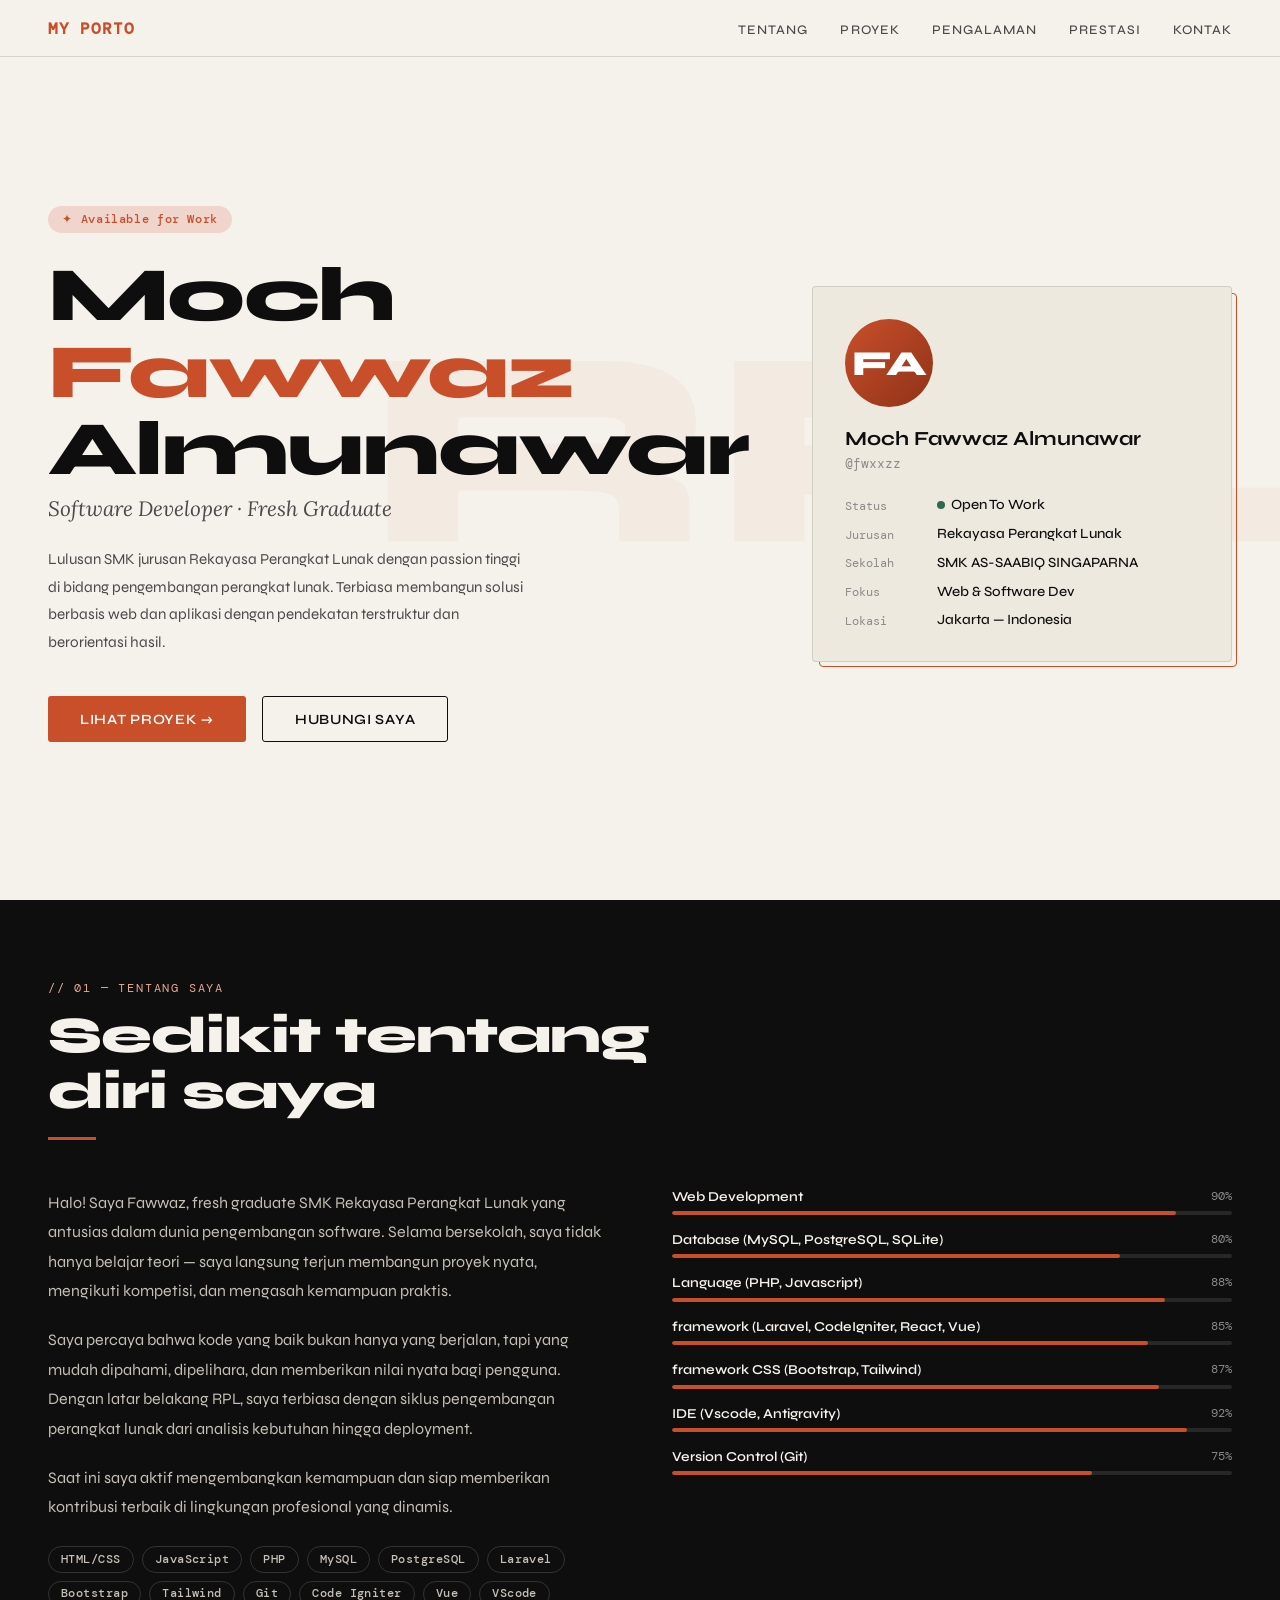
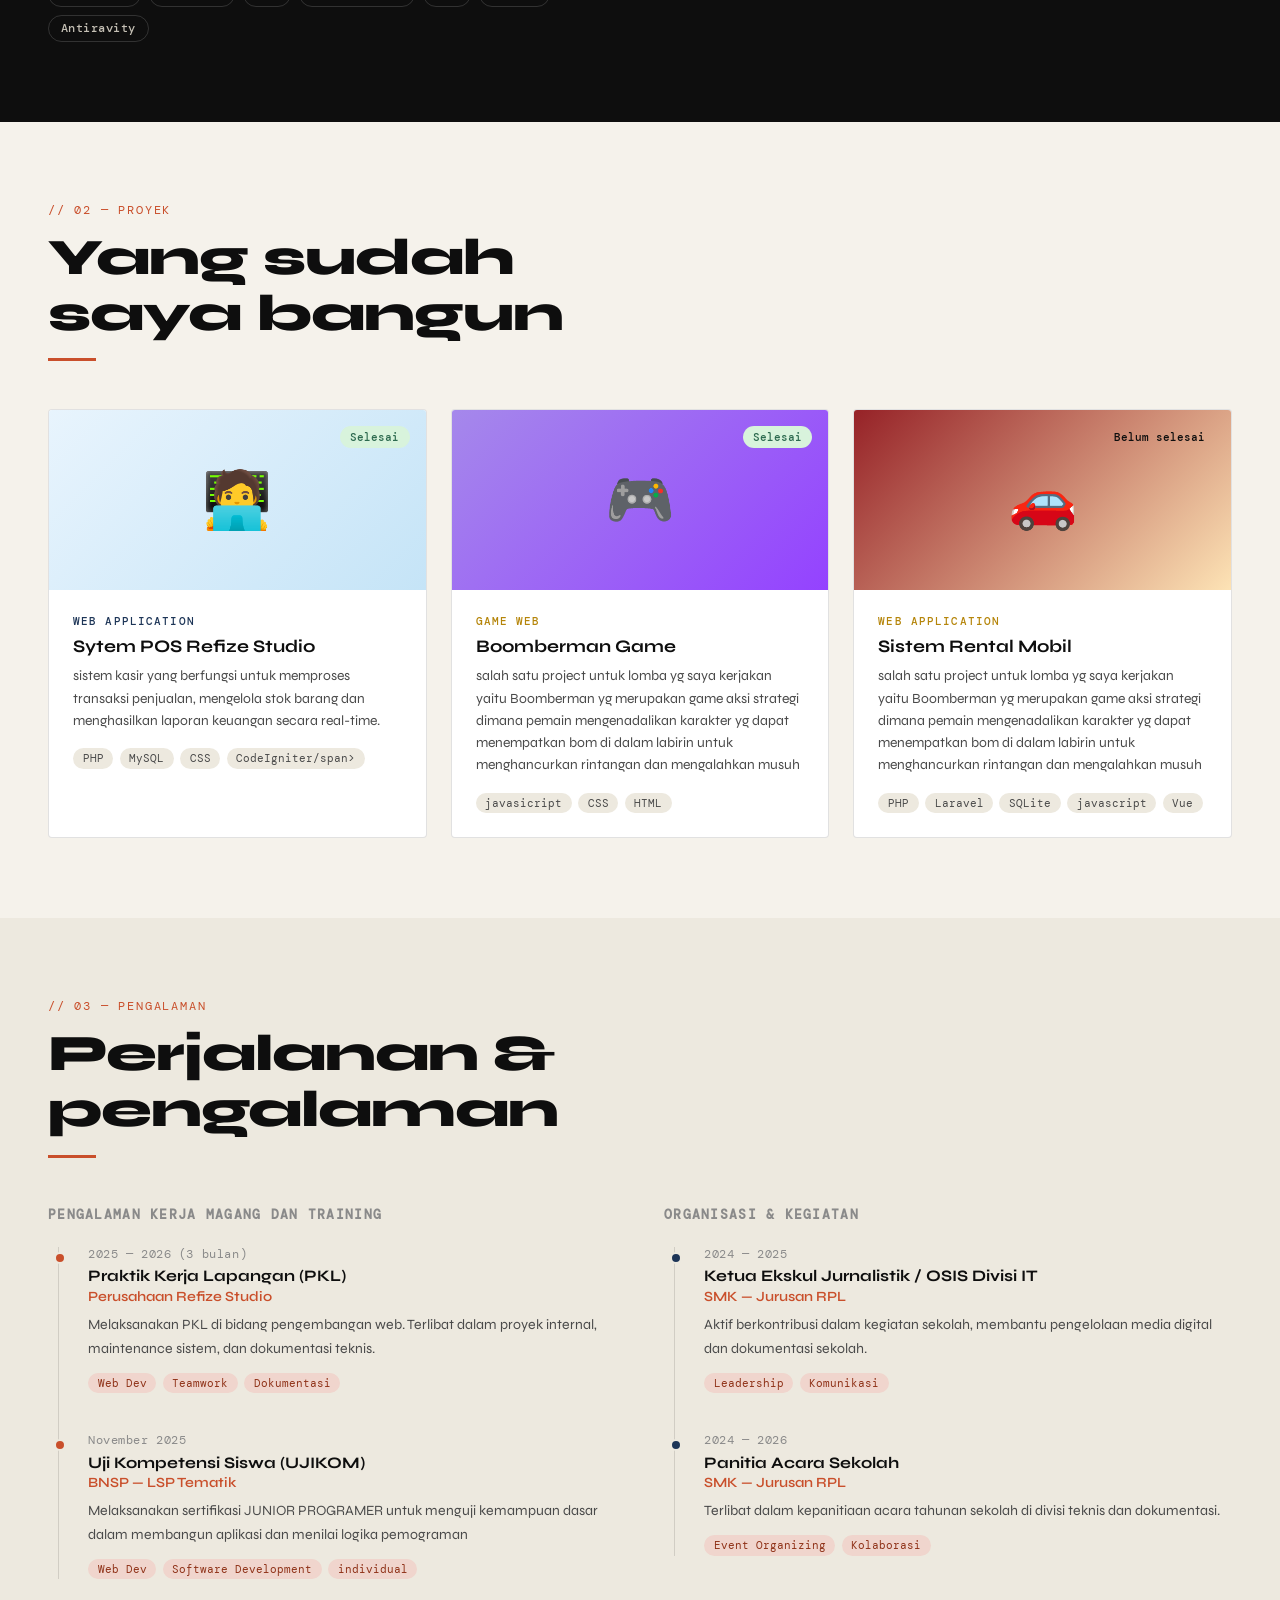
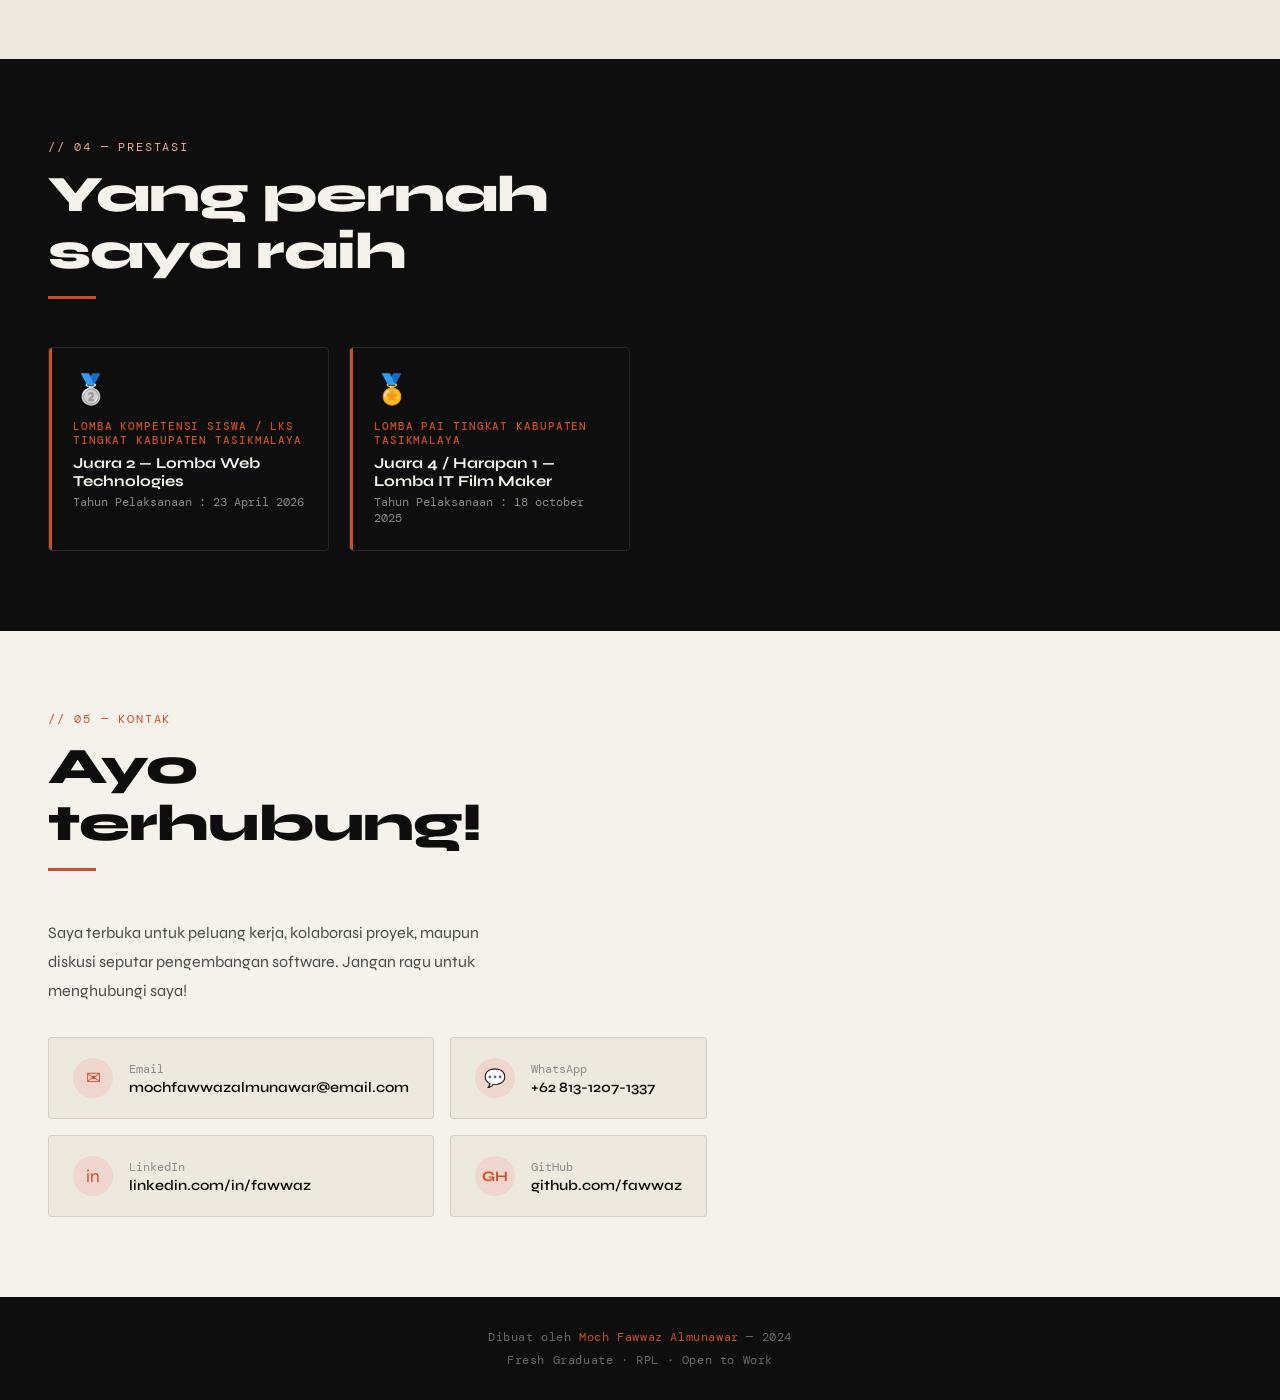
==== portofolio-fawwaz.html @ d6ea24df "First commit" ====
<!DOCTYPE html>
<html lang="id">
<head>
<meta charset="UTF-8">
<meta name="viewport" content="width=device-width, initial-scale=1.0">
<title>Moch Fawwaz Almunawar — RPL Developer</title>
<link href="https://fonts.googleapis.com/css2?family=Syne:wght@400;500;600;700;800&family=DM+Mono:wght@300;400;500&family=Lora:ital,wght@0,400;0,500;1,400&display=swap" rel="stylesheet">
<link rel="stylesheet" href="style.css">
</head>
<body>

<!-- NAV -->
<nav>
  <div class="nav-logo">MY PORTO</div>
  <ul class="nav-links">
    <li><a href="#about">Tentang</a></li>
    <li><a href="#projects">Proyek</a></li>
    <li><a href="#experience">Pengalaman</a></li>
    <li><a href="#achievements">Prestasi</a></li>
    <li><a href="#contact">Kontak</a></li>
  </ul>
</nav>

<!-- HERO -->
<section id="hero">
  <div class="hero-bg-text">RPL</div>

  <div class="hero-left">
    <div class="hero-tag fade-up">✦ Available for Work</div>
    <h1 class="hero-name fade-up delay-1">Moch<br><span>Fawwaz</span><br>Almunawar</h1>
    <p class="hero-title fade-up delay-2">Software Developer · Fresh Graduate</p>
    <p class="hero-desc fade-up delay-3">
      Lulusan SMK jurusan Rekayasa Perangkat Lunak dengan passion tinggi di bidang pengembangan perangkat lunak. Terbiasa membangun solusi berbasis web dan aplikasi dengan pendekatan terstruktur dan berorientasi hasil.
    </p>
    <div class="hero-cta-group fade-up delay-4">
      <a href="#projects" class="btn-primary">Lihat Proyek →</a>
      <a href="#contact" class="btn-outline">Hubungi Saya</a>
    </div>
  </div>

  <div class="hero-right fade-up delay-2">
    <div class="profile-card">
      <div class="profile-avatar">FA</div>
      <div class="profile-name">Moch Fawwaz Almunawar</div>
      <div class="profile-sub">@fwxxzz</div>
      <div class="profile-info">
        <div class="profile-row">
          <span class="label">Status</span>
          <span class="val"><span class="status-dot"></span>Open To Work</span>
        </div>
        <div class="profile-row">
          <span class="label">Jurusan</span>
          <span class="val">Rekayasa Perangkat Lunak</span>
        </div>
        <div class="profile-row">
          <span class="label">Sekolah</span>
          <span class="val">SMK AS-SAABIQ SINGAPARNA</span>
        </div>
        <div class="profile-row">
          <span class="label">Fokus</span>
          <span class="val">Web & Software Dev</span>
        </div>
        <div class="profile-row">
          <span class="label">Lokasi</span>
          <span class="val">Jakarta — Indonesia</span>
        </div>
      </div>
    </div>
  </div>
</section>

<!-- ABOUT -->
<section id="about">
  <div class="section-label">// 01 — Tentang Saya</div>
  <h2 class="section-title">Sedikit tentang<br>diri saya</h2>
  <div class="section-divider"></div>

  <div class="about-grid">
    <div class="about-text">
      <p>
        Halo! Saya Fawwaz, fresh graduate SMK Rekayasa Perangkat Lunak yang antusias dalam dunia pengembangan software. Selama bersekolah, saya tidak hanya belajar teori — saya langsung terjun membangun proyek nyata, mengikuti kompetisi, dan mengasah kemampuan praktis.
      </p>
      <p>
        Saya percaya bahwa kode yang baik bukan hanya yang berjalan, tapi yang mudah dipahami, dipelihara, dan memberikan nilai nyata bagi pengguna. Dengan latar belakang RPL, saya terbiasa dengan siklus pengembangan perangkat lunak dari analisis kebutuhan hingga deployment.
      </p>
      <p>
        Saat ini saya aktif mengembangkan kemampuan dan siap memberikan kontribusi terbaik di lingkungan profesional yang dinamis.
      </p>
      <div class="tech-tags">
        <span class="tech-tag">HTML/CSS</span>
        <span class="tech-tag">JavaScript</span>
        <span class="tech-tag">PHP</span>
        <span class="tech-tag">MySQL</span>
        <span class="tech-tag">PostgreSQL</span>
        <span class="tech-tag">Laravel</span>
        <span class="tech-tag">Bootstrap</span>
        <span class="tech-tag">Tailwind</span>
        <span class="tech-tag">Git</span>
        <span class="tech-tag">Code Igniter</span>
        <span class="tech-tag">Vue</span>
        <span class="tech-tag">VScode</span>
        <span class="tech-tag">Antiravity</span>
      </div>
    </div>

    <div class="skills-grid">
      <div class="skill-item">
        <div class="skill-header"><span class="skill-name">Web Development</span><span class="skill-pct">90%</span></div>
        <div class="skill-bar"><div class="skill-fill" style="width:90%"></div></div>
      </div>
      <div class="skill-item">
        <div class="skill-header"><span class="skill-name">Database (MySQL, PostgreSQL, SQLite)</span><span class="skill-pct">80%</span></div>
        <div class="skill-bar"><div class="skill-fill" style="width:80%"></div></div>
      </div>
      <div class="skill-item">
        <div class="skill-header"><span class="skill-name">Language (PHP, Javascript)</span><span class="skill-pct">88%</span></div>
        <div class="skill-bar"><div class="skill-fill" style="width:88%"></div></div>
      </div>
      <div class="skill-item">
        <div class="skill-header"><span class="skill-name">framework (Laravel, CodeIgniter, React, Vue)</span><span class="skill-pct">85%</span></div>
        <div class="skill-bar"><div class="skill-fill" style="width:85%"></div></div>
      </div>
      <div class="skill-item">
        <div class="skill-header"><span class="skill-name">framework CSS (Bootstrap, Tailwind)</span><span class="skill-pct">87%</span></div>
        <div class="skill-bar"><div class="skill-fill" style="width:87%"></div></div>
      </div>
      <div class="skill-item">
        <div class="skill-header"><span class="skill-name">IDE (Vscode, Antigravity)</span><span class="skill-pct">92%</span></div>
        <div class="skill-bar"><div class="skill-fill" style="width:92%"></div></div>
      </div>
      <div class="skill-item">
        <div class="skill-header"><span class="skill-name">Version Control (Git)</span><span class="skill-pct">75%</span></div>
        <div class="skill-bar"><div class="skill-fill" style="width:75%"></div></div>
      </div>
    </div>
  </div>
</section>

<!-- PROJECTS -->
<section id="projects">
  <div class="section-label">// 02 — Proyek</div>
  <h2 class="section-title">Yang sudah<br>saya bangun</h2>
  <div class="section-divider"></div>

  <div class="projects-grid">

    <div class="project-card">
      <div class="project-thumb" style="background: linear-gradient(135deg, #e8f4fd 0%, #c5e4f7 100%);">
        🧑‍💻
        <span class="project-status status-done">Selesai</span>
      </div>
      <div class="project-body">
        <div class="project-type" style="color: var(--blue);">Web Application</div>
        <div class="project-title"> Sytem POS Refize Studio</div>
        <p class="project-desc">sistem kasir yang berfungsi untuk memproses transaksi penjualan, mengelola stok barang dan menghasilkan laporan keuangan secara real-time.</p>
        <div class="project-stack">
          <span class="stack-pill">PHP</span>
          <span class="stack-pill">MySQL</span>
          <span class="stack-pill">CSS</span>
          <span class="stack-pill">CodeIgniter/span>
        </div>
      </div>
    </div>

    <div class="project-card">
      <div class="project-thumb" style="background: linear-gradient(135deg, #a588eb 0%, #9442ff 100%);">
        🎮
        <span class="project-status status-done">Selesai</span>
      </div>
      <div class="project-body">
        <div class="project-type" style="color: var(--gold);">Game Web</div>
        <div class="project-title">Boomberman Game</div>
        <p class="project-desc">salah satu project untuk lomba yg saya kerjakan yaitu Boomberman yg merupakan game aksi strategi dimana pemain mengenadalikan karakter yg dapat menempatkan bom di dalam labirin untuk menghancurkan rintangan dan mengalahkan musuh</p>
        <div class="project-stack">
          <span class="stack-pill">javasicript</span>
          <span class="stack-pill">CSS</span>
          <span class="stack-pill">HTML</span>
        </div>
      </div>
    </div>

    <div class="project-card">
      <div class="project-thumb" style="background: linear-gradient(135deg, #962227 0%, #fde3b5 100%);">
        🚗 
        <span class="project-status status">Belum selesai</span>
      </div>
      <div class="project-body">
        <div class="project-type" style="color: var(--gold);">Web Application</div>
        <div class="project-title">Sistem Rental Mobil</div>
        <p class="project-desc">salah satu project untuk lomba yg saya kerjakan yaitu Boomberman yg merupakan game aksi strategi dimana pemain mengenadalikan karakter yg dapat menempatkan bom di dalam labirin untuk menghancurkan rintangan dan mengalahkan musuh</p>
        <div class="project-stack">
          <span class="stack-pill">PHP</span>
          <span class="stack-pill">Laravel</span>
          <span class="stack-pill">SQLite</span>
          <span class="stack-pill">javascript</span>
          <span class="stack-pill">Vue</span>
        </div>
      </div>
    </div>
    
</section>

<!-- EXPERIENCE -->
<section id="experience">
  <div class="section-label">// 03 — Pengalaman</div>
  <h2 class="section-title">Perjalanan &<br>pengalaman</h2>
  <div class="section-divider"></div>

  <div style="display: grid; grid-template-columns: 1fr 1fr; gap: 3rem; align-items: start;">
    <div>
      <h3 style="font-size: 0.8rem; font-family: var(--font-mono); color: var(--ink-muted); letter-spacing: 0.1em; text-transform: uppercase; margin-bottom: 1.5rem;">Pengalaman Kerja Magang dan Training</h3>
      <div class="timeline">
        <div class="timeline-item">
          <div class="timeline-dot"></div>
          <div class="timeline-date">2025 — 2026 (3 bulan)</div>
          <div class="timeline-role">Praktik Kerja Lapangan (PKL)</div>
          <div class="timeline-org">Perusahaan Refize Studio</div>
          <p class="timeline-desc">Melaksanakan PKL di bidang pengembangan web. Terlibat dalam proyek internal, maintenance sistem, dan dokumentasi teknis.</p>
          <div class="timeline-tags">
            <span class="timeline-tag">Web Dev</span>
            <span class="timeline-tag">Teamwork</span>
            <span class="timeline-tag">Dokumentasi</span>
          </div>
        </div>

        <div class="timeline-item">
          <div class="timeline-dot"></div>
          <div class="timeline-date">November 2025</div>
          <div class="timeline-role">Uji Kompetensi Siswa (UJIKOM)</div>
          <div class="timeline-org">BNSP — LSP Tematik</div>
          <p class="timeline-desc">Melaksanakan sertifikasi JUNIOR PROGRAMER untuk menguji kemampuan dasar dalam membangun aplikasi dan menilai logika pemograman</p>
          <div class="timeline-tags">
            <span class="timeline-tag">Web Dev</span>
            <span class="timeline-tag">Software Development</span>
            <span class="timeline-tag">individual</span>
          </div>
        </div>
      </div>
    </div>

    <div>
      <h3 style="font-size: 0.8rem; font-family: var(--font-mono); color: var(--ink-muted); letter-spacing: 0.1em; text-transform: uppercase; margin-bottom: 1.5rem;">Organisasi & Kegiatan</h3>
      <div class="timeline">
        <div class="timeline-item">
          <div class="timeline-dot" style="background: var(--blue);"></div>
          <div class="timeline-date">2024 — 2025</div>
          <div class="timeline-role">Ketua Ekskul Jurnalistik / OSIS Divisi IT</div>
          <div class="timeline-org">SMK — Jurusan RPL</div>
          <p class="timeline-desc">Aktif berkontribusi dalam kegiatan sekolah, membantu pengelolaan media digital dan dokumentasi sekolah.</p>
          <div class="timeline-tags">
            <span class="timeline-tag">Leadership</span>
            <span class="timeline-tag">Komunikasi</span>
          </div>
        </div>

        <div class="timeline-item">
          <div class="timeline-dot" style="background: var(--blue);"></div>
          <div class="timeline-date">2024 — 2026</div>
          <div class="timeline-role">Panitia Acara Sekolah</div>
          <div class="timeline-org">SMK — Jurusan RPL</div>
          <p class="timeline-desc">Terlibat dalam kepanitiaan acara tahunan sekolah di divisi teknis dan dokumentasi.</p>
          <div class="timeline-tags">
            <span class="timeline-tag">Event Organizing</span>
            <span class="timeline-tag">Kolaborasi</span>
          </div>
        </div>
      </div>
    </div>
  </div>

</section>

<!-- ACHIEVEMENTS -->
<section id="achievements">
  <div class="section-label">// 04 — Prestasi</div>
  <h2 class="section-title">Yang pernah<br>saya raih</h2>
  <div class="section-divider"></div>

  <div class="achievements-grid">

    <div class="achievement-card">
      <span class="achievement-medal">🥈</span>
      <div class="achievement-level">Lomba Kompetensi Siswa / LKS Tingkat Kabupaten TASIKMALAYA</div>
      <div class="achievement-title">Juara 2 — Lomba Web Technologies</div>
      <div class="achievement-year">Tahun Pelaksanaan : 23 April 2026</div>
    </div>

    <div class="achievement-card">
      <span class="achievement-medal">🏅</span>
      <div class="achievement-level">Lomba PAI Tingkat Kabupaten TASIKMALAYA</div>
      <div class="achievement-title">Juara 4 / Harapan 1 — Lomba IT Film Maker</div>
      <div class="achievement-year">Tahun Pelaksanaan : 18 october 2025</div>
    </div>
  </div>

</section>

<!-- CONTACT -->
<section id="contact">
  <div class="contact-wrap">
    <div class="section-label">// 05 — Kontak</div>
    <h2 class="section-title">Ayo<br>terhubung!</h2>
    <div class="section-divider"></div>
    <p style="font-size: 1rem; line-height: 1.8; color: var(--ink-soft); max-width: 480px;">
      Saya terbuka untuk peluang kerja, kolaborasi proyek, maupun diskusi seputar pengembangan software. Jangan ragu untuk menghubungi saya!
    </p>

    <div class="contact-grid">
      <a href="mailto:fawwaz@email.com" class="contact-card">
        <div class="contact-icon">✉</div>
        <div>
          <div class="contact-label">Email</div>
          <div class="contact-val">mochfawwazalmunawar@email.com</div>
        </div>
      </a>
      <a href="https://wa.me/6281312071337" class="contact-card" target="_blank">
        <div class="contact-icon">💬</div>
        <div>
          <div class="contact-label">WhatsApp</div>
          <div class="contact-val">+62 813-1207-1337</div>
        </div>
      </a>
      <a href="https://linkedin.com/in/fawwaz" class="contact-card" target="_blank">
        <div class="contact-icon">in</div>
        <div>
          <div class="contact-label">LinkedIn</div>
          <div class="contact-val">linkedin.com/in/fawwaz</div>
        </div>
      </a>
      <a href="https://github.com/fawwaz" class="contact-card" target="_blank">
        <div class="contact-icon" style="font-size:0.9rem; font-weight:700;">GH</div>
        <div>
          <div class="contact-label">GitHub</div>
          <div class="contact-val">github.com/fawwaz</div>
        </div>
      </a>
    </div>
  </div>
</section>

<!-- FOOTER -->
<footer>
  <p>Dibuat oleh <span>Moch Fawwaz Almunawar</span> — 2024</p>
  <p style="margin-top: 0.4rem;">Fresh Graduate · RPL · Open to Work</p>
</footer>

</body>
</html>
---- style.css ----
/* =============================================
   Portfolio — Moch Fawwaz Almunawar
   style.css
   ============================================= */

*, *::before, *::after { box-sizing: border-box; margin: 0; padding: 0; }

:root {
  --ink: #0e0e0e;
  --ink-soft: #4a4a4a;
  --ink-muted: #8a8a8a;
  --paper: #f5f2eb;
  --paper-warm: #ede9df;
  --accent: #c94f2b;
  --accent-light: #f0d5cd;
  --accent-dark: #8f3218;
  --green: #2d6a4f;
  --green-light: #d8f3dc;
  --blue: #1d3557;
  --blue-light: #d6e4f0;
  --gold: #b5850a;
  --gold-light: #fef3cd;
  --border: rgba(14,14,14,0.12);
  --font-display: 'Syne', sans-serif;
  --font-mono: 'DM Mono', monospace;
  --font-serif: 'Lora', serif;
}

html { scroll-behavior: smooth; }
body {
  font-family: var(--font-display);
  background: var(--paper);
  color: var(--ink);
  overflow-x: hidden;
}

/* ---- NAV ---- */
nav {
  position: fixed; top: 0; left: 0; right: 0; z-index: 100;
  display: flex; align-items: center; justify-content: space-between;
  padding: 1.1rem 3rem;
  background: rgba(245,242,235,0.88);
  backdrop-filter: blur(12px);
  border-bottom: 1px solid var(--border);
}
.nav-logo {
  font-size: 1rem; font-weight: 700; letter-spacing: 0.05em;
  color: var(--accent); font-family: var(--font-mono);
}
.nav-links { display: flex; gap: 2rem; list-style: none; }
.nav-links a {
  font-size: 0.82rem; font-weight: 500; letter-spacing: 0.08em;
  color: var(--ink-soft); text-decoration: none; text-transform: uppercase;
  transition: color 0.2s;
}
.nav-links a:hover { color: var(--accent); }

/* ---- HERO ---- */
#hero {
  min-height: 100vh;
  display: grid; grid-template-columns: 1fr 1fr;
  align-items: center;
  padding: 6rem 3rem 3rem;
  gap: 4rem;
  position: relative;
  overflow: hidden;
}
.hero-bg-text {
  position: absolute; right: -2rem; top: 50%; transform: translateY(-50%);
  font-size: 22vw; font-weight: 800; color: rgba(201,79,43,0.05);
  line-height: 1; pointer-events: none; user-select: none;
  font-family: var(--font-display);
}
.hero-left { position: relative; z-index: 1; }
.hero-tag {
  display: inline-block;
  font-family: var(--font-mono); font-size: 0.78rem; font-weight: 500;
  color: var(--accent); background: var(--accent-light);
  padding: 0.35rem 0.9rem; border-radius: 2rem; margin-bottom: 1.5rem;
  letter-spacing: 0.05em;
}
.hero-name {
  font-size: clamp(2.8rem, 6vw, 5.5rem);
  font-weight: 800; line-height: 1.0;
  letter-spacing: -0.02em;
  margin-bottom: 0.5rem;
}
.hero-name span { color: var(--accent); }
.hero-title {
  font-family: var(--font-serif); font-style: italic;
  font-size: 1.3rem; color: var(--ink-soft);
  margin-bottom: 1.5rem;
}
.hero-desc {
  font-size: 0.95rem; line-height: 1.8; color: var(--ink-soft);
  max-width: 480px; margin-bottom: 2.5rem;
}
.hero-cta-group { display: flex; gap: 1rem; flex-wrap: wrap; }
.btn-primary {
  display: inline-flex; align-items: center; gap: 0.5rem;
  background: var(--accent); color: #fff;
  padding: 0.85rem 2rem; border-radius: 3px;
  font-family: var(--font-display); font-weight: 600; font-size: 0.88rem;
  letter-spacing: 0.05em; text-decoration: none; text-transform: uppercase;
  transition: background 0.2s, transform 0.15s;
  border: none; cursor: pointer;
}
.btn-primary:hover { background: var(--accent-dark); transform: translateY(-1px); }
.btn-outline {
  display: inline-flex; align-items: center; gap: 0.5rem;
  border: 1.5px solid var(--ink); color: var(--ink);
  padding: 0.85rem 2rem; border-radius: 3px;
  font-family: var(--font-display); font-weight: 600; font-size: 0.88rem;
  letter-spacing: 0.05em; text-decoration: none; text-transform: uppercase;
  transition: border-color 0.2s, color 0.2s, transform 0.15s;
}
.btn-outline:hover { border-color: var(--accent); color: var(--accent); transform: translateY(-1px); }

.hero-right { position: relative; z-index: 1; }
.profile-card {
  background: var(--paper-warm); border: 1px solid var(--border);
  border-radius: 4px; padding: 2rem;
  position: relative;
}
.profile-card::before {
  content: '';
  position: absolute; top: 6px; left: 6px; right: -6px; bottom: -6px;
  border: 1px solid var(--accent); border-radius: 4px; z-index: -1;
}
.profile-avatar {
  width: 88px; height: 88px; border-radius: 50%;
  background: linear-gradient(135deg, var(--accent) 0%, var(--accent-dark) 100%);
  display: flex; align-items: center; justify-content: center;
  font-size: 2.2rem; font-weight: 800; color: #fff;
  margin-bottom: 1.2rem; letter-spacing: -0.02em;
}
.profile-name { font-size: 1.25rem; font-weight: 700; margin-bottom: 0.25rem; }
.profile-sub { font-size: 0.82rem; color: var(--ink-muted); font-family: var(--font-mono); margin-bottom: 1.5rem; }
.profile-info { display: flex; flex-direction: column; gap: 0.7rem; }
.profile-row {
  display: flex; align-items: flex-start; gap: 0.75rem;
  font-size: 0.88rem;
}
.profile-row .label {
  font-family: var(--font-mono); font-size: 0.75rem; color: var(--ink-muted);
  min-width: 80px; padding-top: 0.1rem;
}
.profile-row .val { color: var(--ink); font-weight: 500; }
.status-dot {
  display: inline-block; width: 8px; height: 8px; border-radius: 50%;
  background: var(--green); margin-right: 6px;
  animation: pulse 2s infinite;
}
@keyframes pulse {
  0%, 100% { opacity: 1; }
  50% { opacity: 0.4; }
}

/* ---- SECTION BASE ---- */
section { padding: 5rem 3rem; }
.section-label {
  font-family: var(--font-mono); font-size: 0.75rem;
  color: var(--accent); letter-spacing: 0.15em; text-transform: uppercase;
  margin-bottom: 0.75rem;
}
.section-title {
  font-size: clamp(2rem, 4vw, 3.2rem);
  font-weight: 800; letter-spacing: -0.02em; line-height: 1.1;
  margin-bottom: 1rem;
}
.section-divider {
  width: 3rem; height: 3px; background: var(--accent);
  margin-bottom: 3rem;
}

/* ---- ABOUT ---- */
#about { background: var(--ink); color: #f5f2eb; }
#about .section-label { color: #e8a88e; }
#about .section-title { color: #f5f2eb; }
#about .section-divider { background: var(--accent); }
.about-grid { display: grid; grid-template-columns: 1fr 1fr; gap: 4rem; align-items: start; }
.about-text p {
  font-size: 1rem; line-height: 1.85; color: #c5c0b5;
  margin-bottom: 1.2rem;
}
.about-text p:last-child { margin-bottom: 0; }
.skills-grid { display: flex; flex-direction: column; gap: 1rem; }
.skill-item {}
.skill-header { display: flex; justify-content: space-between; margin-bottom: 0.4rem; }
.skill-name { font-size: 0.85rem; font-weight: 600; color: #f5f2eb; }
.skill-pct { font-family: var(--font-mono); font-size: 0.78rem; color: #8a8a8a; }
.skill-bar {
  height: 4px; background: rgba(255,255,255,0.1); border-radius: 2px; overflow: hidden;
}
.skill-fill {
  height: 100%; background: var(--accent); border-radius: 2px;
  transform-origin: left; animation: fillBar 1.2s ease forwards;
}
@keyframes fillBar { from { transform: scaleX(0); } to { transform: scaleX(1); } }
.tech-tags { display: flex; flex-wrap: wrap; gap: 0.5rem; margin-top: 1.5rem; }
.tech-tag {
  font-family: var(--font-mono); font-size: 0.72rem; font-weight: 500;
  padding: 0.3rem 0.75rem; border: 1px solid rgba(255,255,255,0.15);
  border-radius: 2rem; color: #c5c0b5;
  letter-spacing: 0.04em;
}

/* ---- PROJECTS ---- */
#projects { background: var(--paper); }
.projects-grid { display: grid; grid-template-columns: repeat(auto-fill, minmax(320px, 1fr)); gap: 1.5rem; }
.project-card {
  background: #fff; border: 1px solid var(--border);
  border-radius: 4px; overflow: hidden;
  transition: transform 0.2s, box-shadow 0.2s;
  position: relative;
}
.project-card:hover { transform: translateY(-4px); box-shadow: 0 12px 32px rgba(0,0,0,0.1); }
.project-thumb {
  height: 180px; display: flex; align-items: center; justify-content: center;
  font-size: 3.5rem; position: relative; overflow: hidden;
}
.project-body { padding: 1.5rem; }
.project-type {
  font-family: var(--font-mono); font-size: 0.7rem; font-weight: 500;
  text-transform: uppercase; letter-spacing: 0.1em;
  margin-bottom: 0.5rem;
}
.project-title { font-size: 1.1rem; font-weight: 700; margin-bottom: 0.5rem; }
.project-desc { font-size: 0.87rem; line-height: 1.6; color: var(--ink-soft); margin-bottom: 1rem; }
.project-stack { display: flex; flex-wrap: wrap; gap: 0.4rem; }
.stack-pill {
  font-family: var(--font-mono); font-size: 0.7rem;
  padding: 0.2rem 0.6rem; border-radius: 2rem;
  background: var(--paper-warm); color: var(--ink-soft);
}
.project-status {
  position: absolute; top: 1rem; right: 1rem;
  font-family: var(--font-mono); font-size: 0.68rem; font-weight: 500;
  padding: 0.25rem 0.65rem; border-radius: 2rem;
}
.status-done { background: var(--green-light); color: var(--green); }
.status-wip { background: var(--gold-light); color: var(--gold); }

/* ---- EXPERIENCE ---- */
#experience { background: var(--paper-warm); }
.timeline { position: relative; padding-left: 2.5rem; }
.timeline::before {
  content: ''; position: absolute; left: 0.6rem; top: 0; bottom: 0;
  width: 1px; background: var(--border);
}
.timeline-item { position: relative; margin-bottom: 2.5rem; }
.timeline-item:last-child { margin-bottom: 0; }
.timeline-dot {
  position: absolute; left: -2.15rem; top: 0.35rem;
  width: 12px; height: 12px; border-radius: 50%;
  background: var(--accent); border: 2px solid var(--paper-warm);
  z-index: 1;
}
.timeline-date {
  font-family: var(--font-mono); font-size: 0.72rem; color: var(--ink-muted);
  margin-bottom: 0.3rem; letter-spacing: 0.05em;
}
.timeline-role { font-size: 1rem; font-weight: 700; margin-bottom: 0.15rem; }
.timeline-org { font-size: 0.88rem; color: var(--accent); font-weight: 600; margin-bottom: 0.5rem; }
.timeline-desc { font-size: 0.88rem; line-height: 1.7; color: var(--ink-soft); }
.timeline-tags { display: flex; flex-wrap: wrap; gap: 0.4rem; margin-top: 0.75rem; }
.timeline-tag {
  font-family: var(--font-mono); font-size: 0.7rem;
  padding: 0.2rem 0.6rem; border-radius: 2rem;
  background: var(--accent-light); color: var(--accent-dark);
}

/* ---- ACHIEVEMENTS ---- */
#achievements { background: var(--ink); color: #f5f2eb; }
#achievements .section-label { color: #e8a88e; }
#achievements .section-title { color: #f5f2eb; }
#achievements .section-divider { background: var(--accent); }
.achievements-grid { display: grid; grid-template-columns: repeat(auto-fill, minmax(280px, 1fr)); gap: 1.25rem; }
.achievement-card {
  border: 1px solid rgba(255,255,255,0.1);
  border-radius: 4px; padding: 1.5rem;
  transition: border-color 0.2s, transform 0.2s;
  position: relative; overflow: hidden;
}
.achievement-card::before {
  content: ''; position: absolute; left: 0; top: 0; bottom: 0;
  width: 3px; background: var(--accent);
}
.achievement-card:hover { border-color: rgba(201,79,43,0.4); transform: translateY(-2px); }
.achievement-medal {
  font-size: 1.8rem; margin-bottom: 0.75rem;
  display: block;
}
.achievement-level {
  font-family: var(--font-mono); font-size: 0.7rem; font-weight: 500;
  color: var(--accent); letter-spacing: 0.08em; text-transform: uppercase;
  margin-bottom: 0.4rem;
}
.achievement-title { font-size: 0.95rem; font-weight: 700; color: #f5f2eb; margin-bottom: 0.3rem; }
.achievement-year { font-family: var(--font-mono); font-size: 0.78rem; color: #8a8a8a; }

/* ---- CONTACT ---- */
#contact { background: var(--paper); }
.contact-wrap {
  max-width: 640px;
}
.contact-grid { display: grid; grid-template-columns: 1fr 1fr; gap: 1rem; margin-top: 2rem; }
.contact-card {
  display: flex; align-items: center; gap: 1rem;
  padding: 1.25rem 1.5rem;
  background: var(--paper-warm); border: 1px solid var(--border);
  border-radius: 4px; text-decoration: none; color: var(--ink);
  transition: border-color 0.2s, transform 0.15s;
}
.contact-card:hover { border-color: var(--accent); transform: translateY(-2px); }
.contact-icon {
  width: 40px; height: 40px; border-radius: 50%;
  background: var(--accent-light); color: var(--accent);
  display: flex; align-items: center; justify-content: center;
  font-size: 1.1rem; flex-shrink: 0;
}
.contact-label { font-size: 0.75rem; color: var(--ink-muted); margin-bottom: 0.1rem; font-family: var(--font-mono); }
.contact-val { font-size: 0.9rem; font-weight: 600; }

/* ---- FOOTER ---- */
footer {
  background: var(--ink); color: rgba(245,242,235,0.4);
  text-align: center; padding: 2rem;
  font-family: var(--font-mono); font-size: 0.75rem;
  letter-spacing: 0.05em;
}
footer span { color: var(--accent); }

/* ---- ANIMATIONS ---- */
.fade-up {
  opacity: 0; transform: translateY(30px);
  animation: fadeUp 0.7s ease forwards;
}
@keyframes fadeUp { to { opacity: 1; transform: translateY(0); } }
.delay-1 { animation-delay: 0.1s; }
.delay-2 { animation-delay: 0.2s; }
.delay-3 { animation-delay: 0.3s; }
.delay-4 { animation-delay: 0.4s; }

/* ---- RESPONSIVE ---- */
@media (max-width: 768px) {
  nav { padding: 1rem 1.5rem; }
  .nav-links { display: none; }
  #hero { grid-template-columns: 1fr; padding: 5rem 1.5rem 3rem; gap: 2.5rem; }
  .hero-bg-text { font-size: 40vw; }
  .hero-right { order: -1; }
  section { padding: 4rem 1.5rem; }
  .about-grid { grid-template-columns: 1fr; gap: 2.5rem; }
  .contact-grid { grid-template-columns: 1fr; }
}
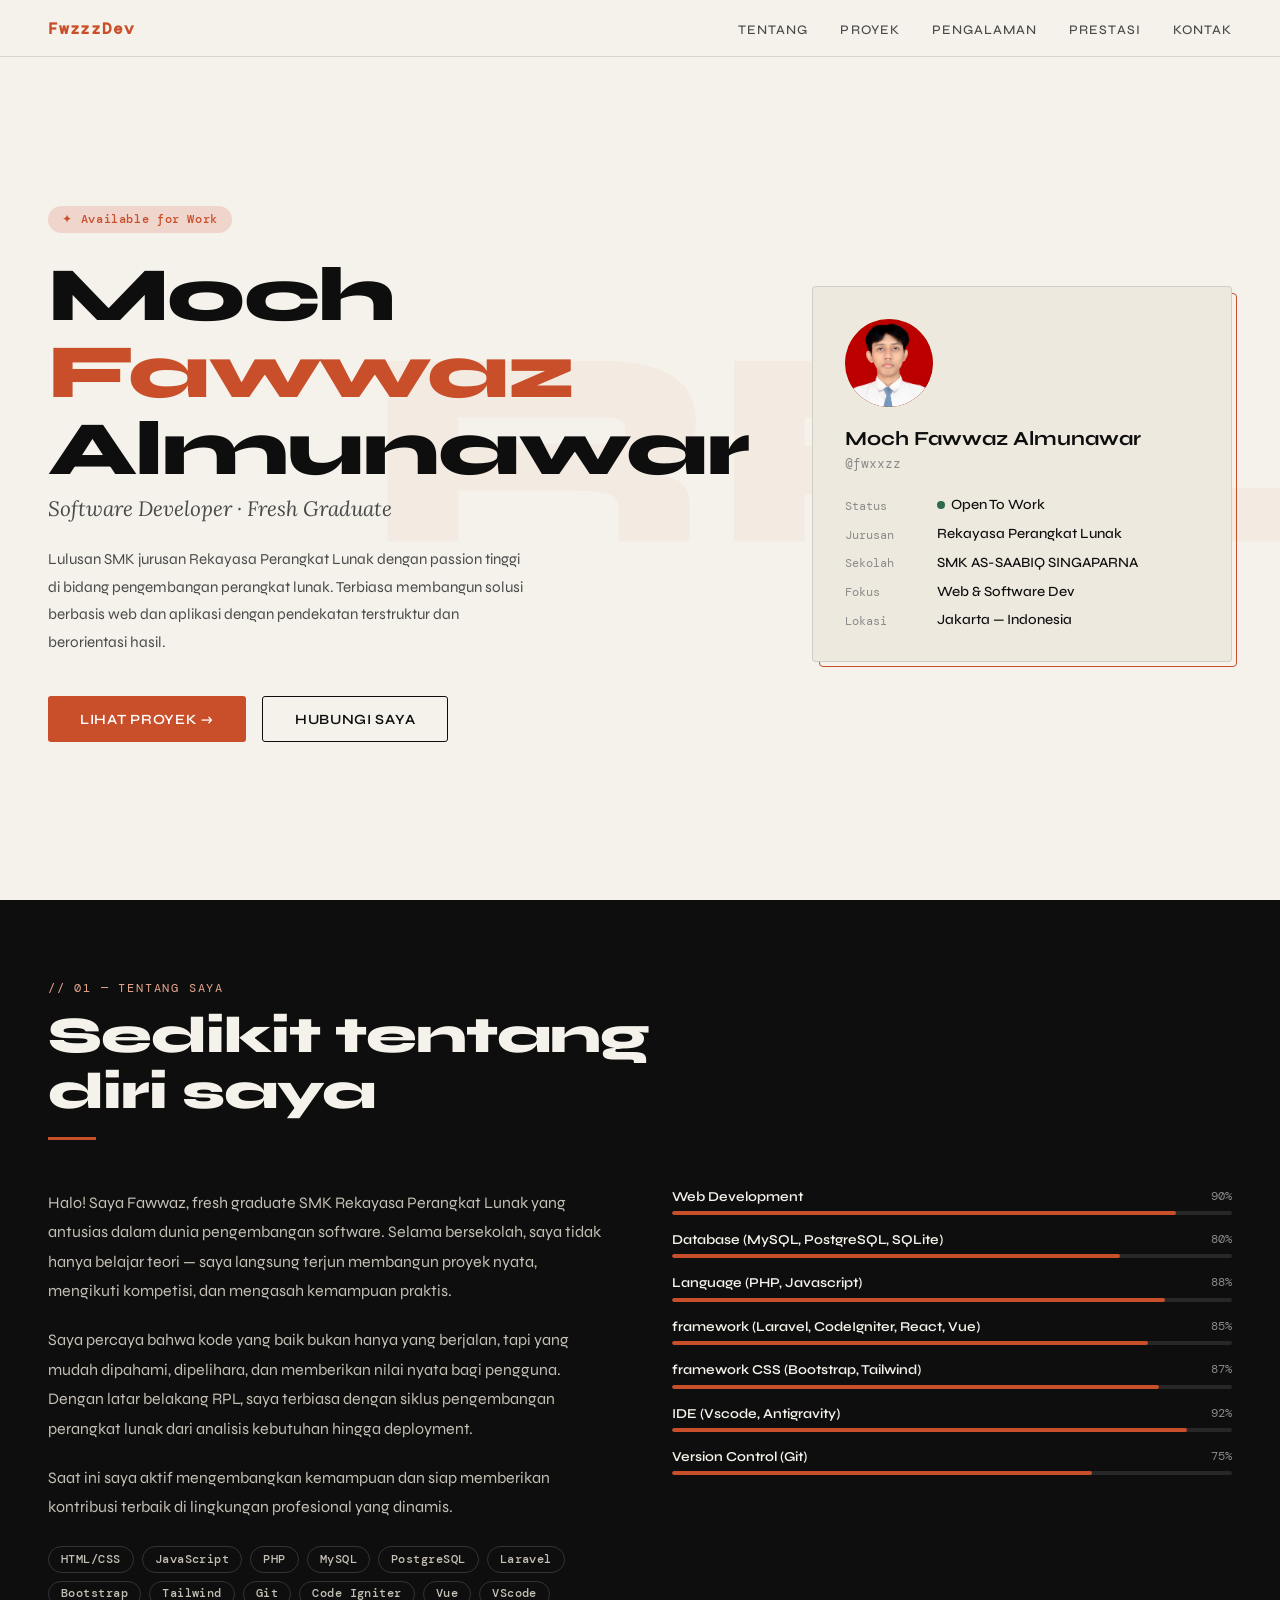
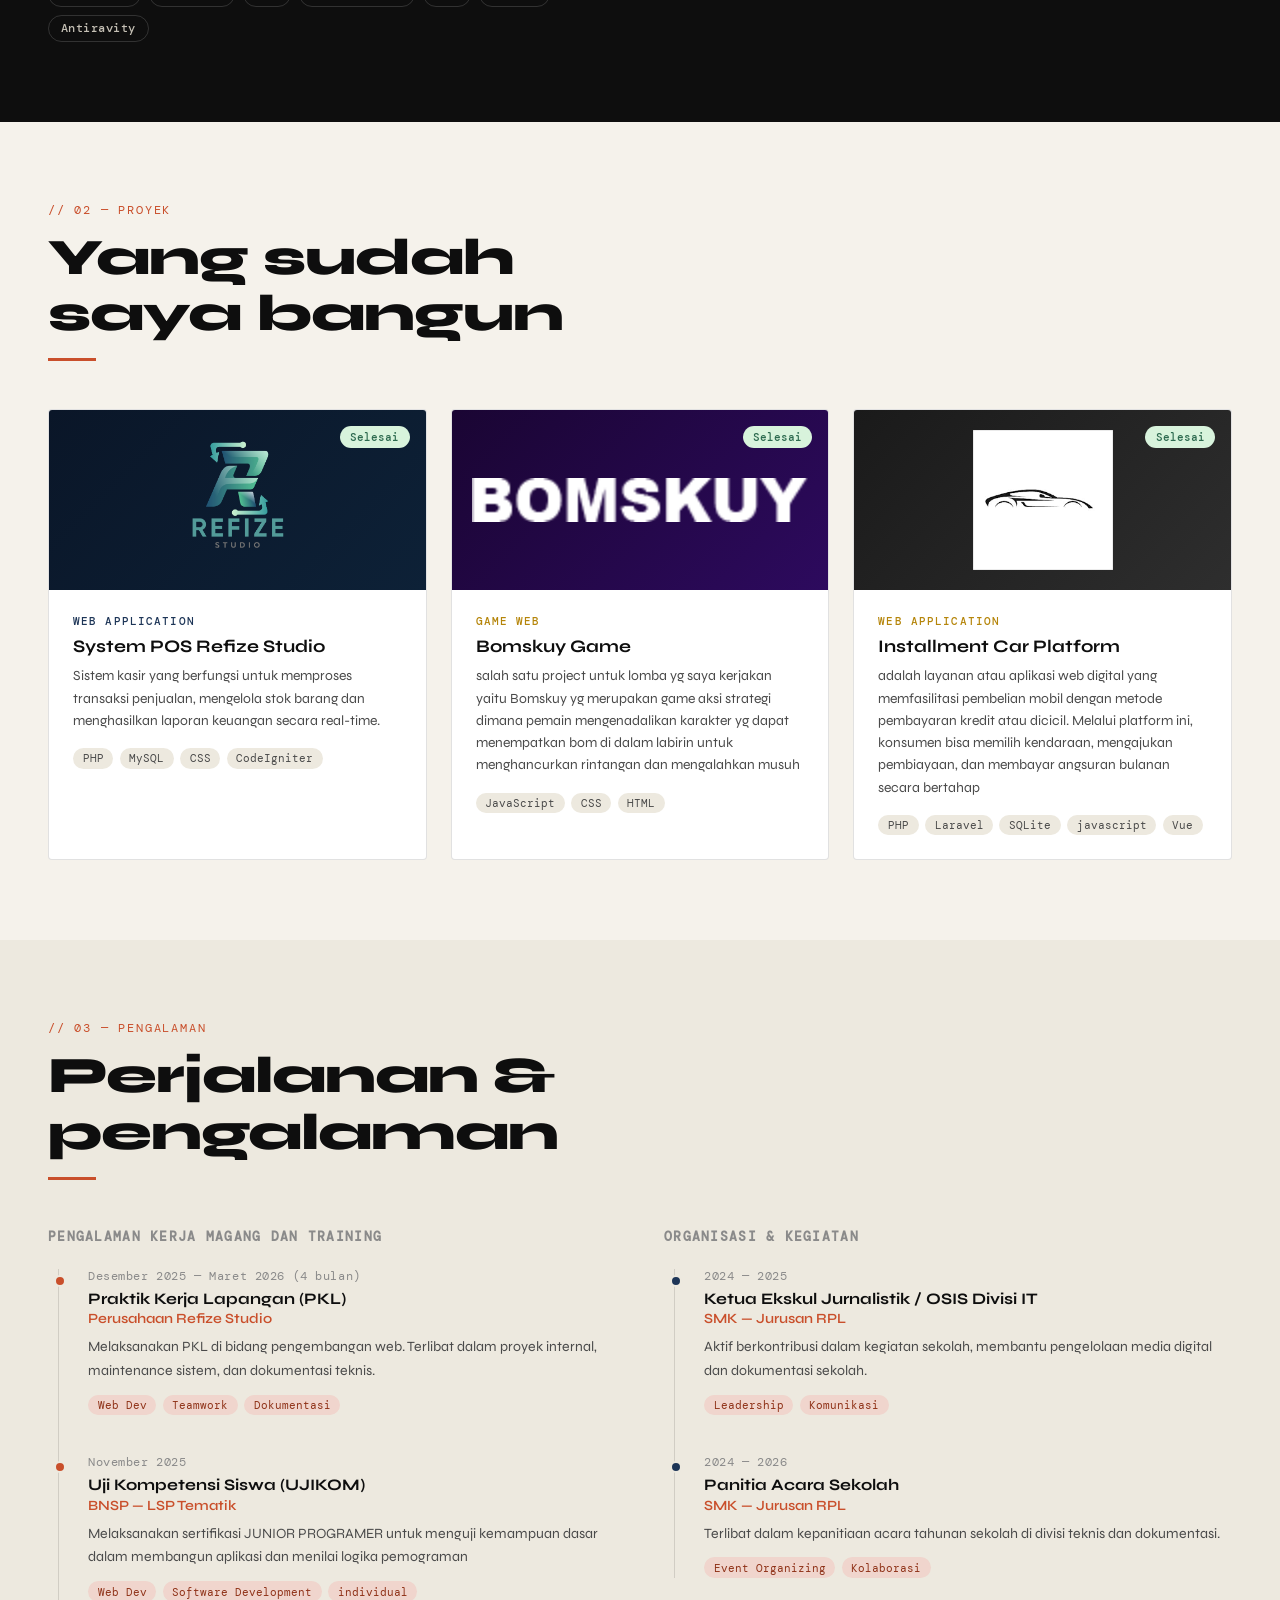
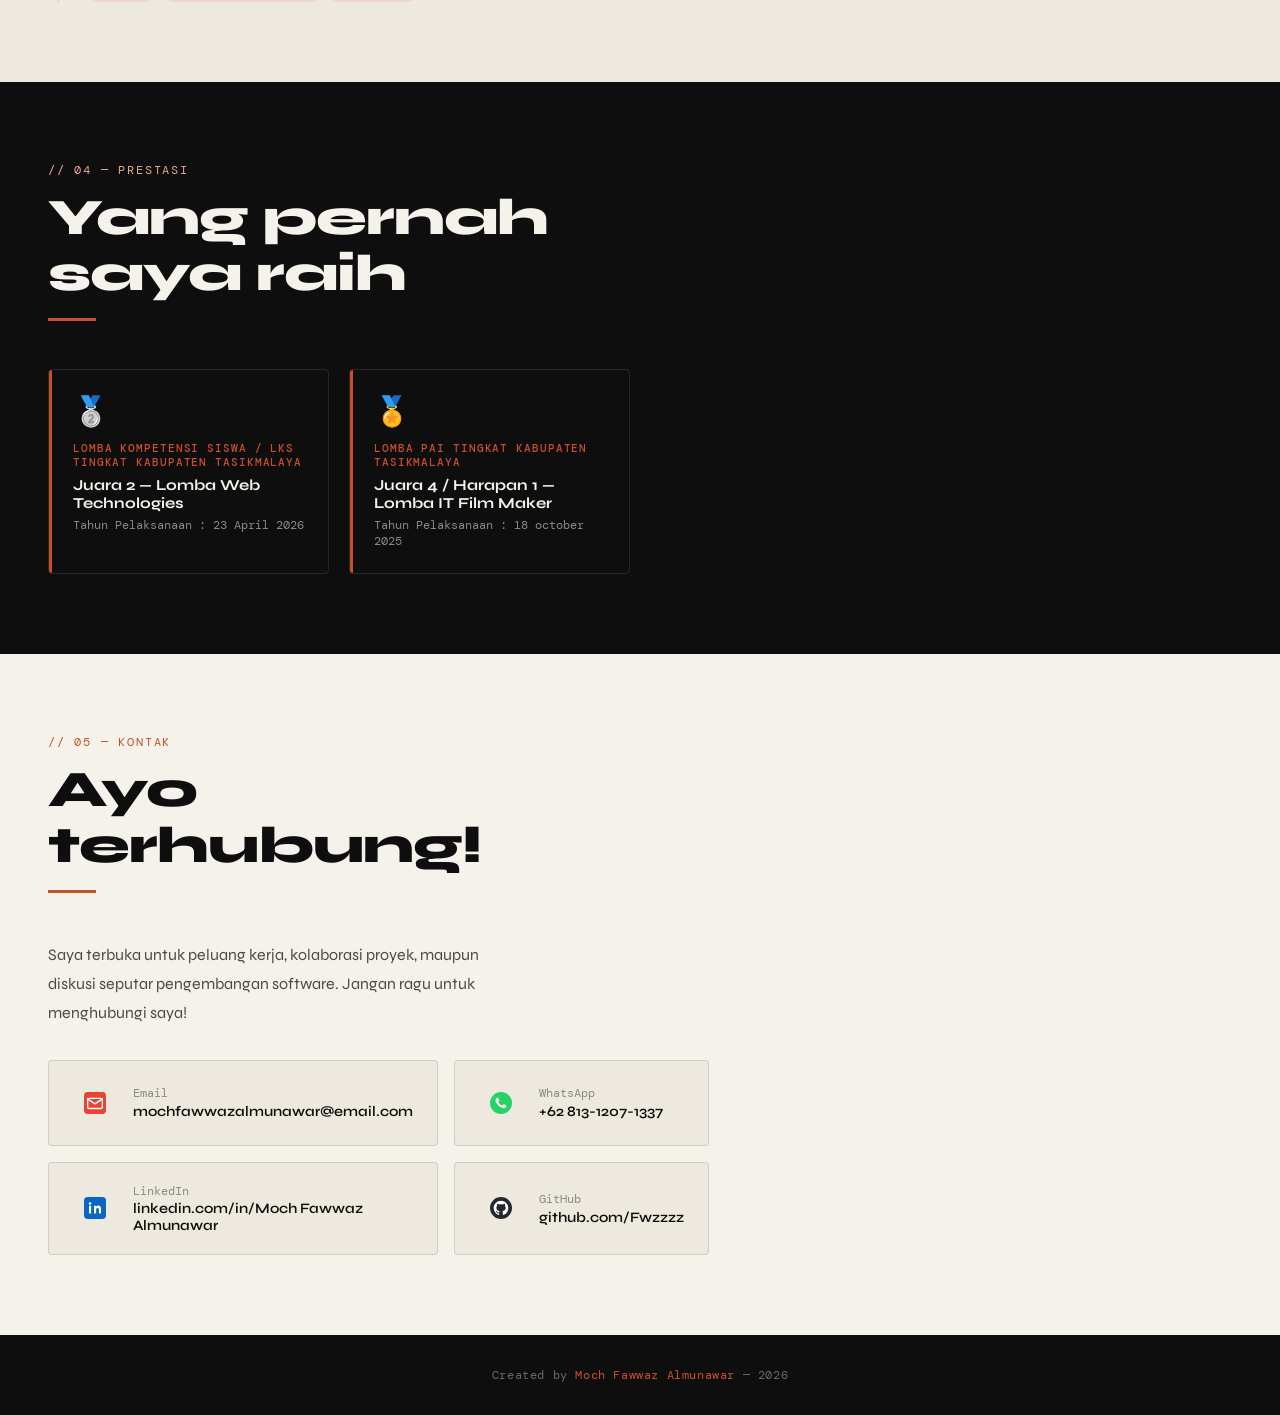
==== commit 70fe80b4: "Update project files" ====
--- a/portofolio-fawwaz.html
+++ b/portofolio-fawwaz.html
@@ -11,7 +11,7 @@
 
 <!-- NAV -->
 <nav>
-  <div class="nav-logo">MY PORTO</div>
+  <div class="nav-logo">FwzzzDev</div>
   <ul class="nav-links">
     <li><a href="#about">Tentang</a></li>
     <li><a href="#projects">Proyek</a></li>
@@ -40,7 +40,9 @@
 
   <div class="hero-right fade-up delay-2">
     <div class="profile-card">
-      <div class="profile-avatar">FA</div>
+      <div class="profile-avatar">
+        <img src="assets/fawwaz.png" alt="Foto Fawwaz" class="profile-avatar-img">
+      </div>
       <div class="profile-name">Moch Fawwaz Almunawar</div>
       <div class="profile-sub">@fwxxzz</div>
       <div class="profile-info">
@@ -144,50 +146,60 @@
 
   <div class="projects-grid">
 
-    <div class="project-card">
-      <div class="project-thumb" style="background: linear-gradient(135deg, #e8f4fd 0%, #c5e4f7 100%);">
-        🧑‍💻
+    <a href="https://github.com/Fwzzzz/pos-system-refize" target="_blank" rel="noopener noreferrer"
+       class="project-card project-card--linked"
+       title="Lihat di GitHub">
+      <div class="project-thumb project-thumb--img" style="background: linear-gradient(135deg, #0a1628 0%, #0d2137 100%);">
+        <img src="assets/Refize.png" alt="Refize Studio POS" class="project-thumb-img">
         <span class="project-status status-done">Selesai</span>
+        <span class="project-github-badge">
+          <svg width="14" height="14" viewBox="0 0 24 24" fill="currentColor" style="vertical-align:middle;margin-right:4px"><path d="M12 0C5.37 0 0 5.37 0 12c0 5.31 3.435 9.795 8.205 11.385.6.105.825-.255.825-.57 0-.285-.015-1.23-.015-2.235-3.015.555-3.795-.735-4.035-1.41-.135-.345-.72-1.41-1.23-1.695-.42-.225-1.02-.78-.015-.795.945-.015 1.62.87 1.845 1.23 1.08 1.815 2.805 1.305 3.495.99.105-.78.42-1.305.765-1.605-2.67-.3-5.46-1.335-5.46-5.925 0-1.305.465-2.385 1.23-3.225-.12-.3-.54-1.53.12-3.18 0 0 1.005-.315 3.3 1.23.96-.27 1.98-.405 3-.405s2.04.135 3 .405c2.295-1.56 3.3-1.23 3.3-1.23.66 1.65.24 2.88.12 3.18.765.84 1.23 1.905 1.23 3.225 0 4.605-2.805 5.625-5.475 5.925.435.375.81 1.095.81 2.22 0 1.605-.015 2.895-.015 3.3 0 .315.225.69.825.57A12.02 12.02 0 0 0 24 12c0-6.63-5.37-12-12-12z"/></svg>
+          View on GitHub
+        </span>
       </div>
       <div class="project-body">
         <div class="project-type" style="color: var(--blue);">Web Application</div>
-        <div class="project-title"> Sytem POS Refize Studio</div>
-        <p class="project-desc">sistem kasir yang berfungsi untuk memproses transaksi penjualan, mengelola stok barang dan menghasilkan laporan keuangan secara real-time.</p>
+        <div class="project-title">System POS Refize Studio</div>
+        <p class="project-desc">Sistem kasir yang berfungsi untuk memproses transaksi penjualan, mengelola stok barang dan menghasilkan laporan keuangan secara real-time.</p>
         <div class="project-stack">
           <span class="stack-pill">PHP</span>
           <span class="stack-pill">MySQL</span>
           <span class="stack-pill">CSS</span>
-          <span class="stack-pill">CodeIgniter/span>
-        </div>
-      </div>
-    </div>
-
-    <div class="project-card">
-      <div class="project-thumb" style="background: linear-gradient(135deg, #a588eb 0%, #9442ff 100%);">
-        🎮
+          <span class="stack-pill">CodeIgniter</span>
+        </div>
+      </div>
+    </a>
+
+    <a href="https://github.com/Fwzzzz/game-web-bomberman" target="_blank" rel="noopener noreferrer"
+       class="project-card project-card--linked"
+       title="Lihat di GitHub">
+      <div class="project-thumb project-thumb--img" style="background: linear-gradient(135deg, #1a0533 0%, #2d0a5e 100%);">
+        <img src="assets/bomskuy.png" alt="Bomskuy Game" class="project-thumb-img">
         <span class="project-status status-done">Selesai</span>
       </div>
       <div class="project-body">
         <div class="project-type" style="color: var(--gold);">Game Web</div>
-        <div class="project-title">Boomberman Game</div>
-        <p class="project-desc">salah satu project untuk lomba yg saya kerjakan yaitu Boomberman yg merupakan game aksi strategi dimana pemain mengenadalikan karakter yg dapat menempatkan bom di dalam labirin untuk menghancurkan rintangan dan mengalahkan musuh</p>
+        <div class="project-title">Bomskuy Game</div>
+        <p class="project-desc">salah satu project untuk lomba yg saya kerjakan yaitu Bomskuy yg merupakan game aksi strategi dimana pemain mengenadalikan karakter yg dapat menempatkan bom di dalam labirin untuk menghancurkan rintangan dan mengalahkan musuh</p>
         <div class="project-stack">
-          <span class="stack-pill">javasicript</span>
+          <span class="stack-pill">JavaScript</span>
           <span class="stack-pill">CSS</span>
           <span class="stack-pill">HTML</span>
         </div>
       </div>
-    </div>
-
-    <div class="project-card">
-      <div class="project-thumb" style="background: linear-gradient(135deg, #962227 0%, #fde3b5 100%);">
-        🚗 
-        <span class="project-status status">Belum selesai</span>
+    </a>
+
+    <a href="https://github.com/Fwzzzz/car-rental-system" target="_blank" rel="noopener noreferrer"
+       class="project-card project-card--linked"
+       title="Lihat di GitHub">
+      <div class="project-thumb project-thumb--img" style="background: linear-gradient(135deg, #1a1a1a 0%, #2e2e2e 100%);">
+        <img src="assets/mobil.png" alt="Sistem Rental Mobil" class="project-thumb-img">
+        <span class="project-status status-done">Selesai</span> 
       </div>
       <div class="project-body">
         <div class="project-type" style="color: var(--gold);">Web Application</div>
-        <div class="project-title">Sistem Rental Mobil</div>
-        <p class="project-desc">salah satu project untuk lomba yg saya kerjakan yaitu Boomberman yg merupakan game aksi strategi dimana pemain mengenadalikan karakter yg dapat menempatkan bom di dalam labirin untuk menghancurkan rintangan dan mengalahkan musuh</p>
+        <div class="project-title">Installment Car Platform</div>
+        <p class="project-desc">adalah layanan atau aplikasi web digital yang memfasilitasi pembelian mobil dengan metode pembayaran kredit atau dicicil. Melalui platform ini, konsumen bisa memilih kendaraan, mengajukan pembiayaan, dan membayar angsuran bulanan secara bertahap</p>
         <div class="project-stack">
           <span class="stack-pill">PHP</span>
           <span class="stack-pill">Laravel</span>
@@ -196,7 +208,7 @@
           <span class="stack-pill">Vue</span>
         </div>
       </div>
-    </div>
+    </a>
     
 </section>
 
@@ -212,7 +224,7 @@
       <div class="timeline">
         <div class="timeline-item">
           <div class="timeline-dot"></div>
-          <div class="timeline-date">2025 — 2026 (3 bulan)</div>
+          <div class="timeline-date">Desember 2025 — Maret 2026 (4 bulan)</div>
           <div class="timeline-role">Praktik Kerja Lapangan (PKL)</div>
           <div class="timeline-org">Perusahaan Refize Studio</div>
           <p class="timeline-desc">Melaksanakan PKL di bidang pengembangan web. Terlibat dalam proyek internal, maintenance sistem, dan dokumentasi teknis.</p>
@@ -306,42 +318,73 @@
     </p>
 
     <div class="contact-grid">
-      <a href="mailto:fawwaz@email.com" class="contact-card">
-        <div class="contact-icon">✉</div>
+
+      <!-- EMAIL -->
+      <a href="mailto:mochfawwazalmunawar@email.com" class="contact-card">
+        <div class="contact-icon contact-icon--email">
+          <svg xmlns="http://www.w3.org/2000/svg" width="22" height="22" viewBox="0 0 24 24" fill="none">
+            <rect width="24" height="24" rx="4" fill="#EA4335"/>
+            <path d="M4 7.5L12 13L20 7.5" stroke="white" stroke-width="1.5" stroke-linecap="round" stroke-linejoin="round"/>
+            <rect x="4" y="7" width="16" height="11" rx="1.5" stroke="white" stroke-width="1.5" fill="none"/>
+          </svg>
+        </div>
         <div>
           <div class="contact-label">Email</div>
           <div class="contact-val">mochfawwazalmunawar@email.com</div>
         </div>
       </a>
-      <a href="https://wa.me/6281312071337" class="contact-card" target="_blank">
-        <div class="contact-icon">💬</div>
+
+      <!-- WHATSAPP -->
+      <a href="https://wa.me/6281312071337" class="contact-card" target="_blank" rel="noopener noreferrer">
+        <div class="contact-icon contact-icon--wa">
+          <svg xmlns="http://www.w3.org/2000/svg" width="22" height="22" viewBox="0 0 24 24" fill="white">
+            <rect width="24" height="24" rx="12" fill="#25D366"/>
+            <path d="M17.472 14.382c-.297-.149-1.758-.867-2.03-.967-.273-.099-.471-.148-.67.15-.197.297-.767.966-.94 1.164-.173.199-.347.223-.644.075-.297-.15-1.255-.463-2.39-1.475-.883-.788-1.48-1.761-1.653-2.059-.173-.297-.018-.458.13-.606.134-.133.298-.347.446-.52.149-.174.198-.298.298-.497.099-.198.05-.371-.025-.52-.075-.149-.669-1.612-.916-2.207-.242-.579-.487-.5-.669-.51-.173-.008-.371-.01-.57-.01-.198 0-.52.074-.792.372-.272.297-1.04 1.016-1.04 2.479 0 1.462 1.065 2.875 1.213 3.074.149.198 2.096 3.2 5.077 4.487.709.306 1.262.489 1.694.625.712.227 1.36.195 1.871.118.571-.085 1.758-.719 2.006-1.413.248-.694.248-1.289.173-1.413-.074-.124-.272-.198-.57-.347z"/>
+          </svg>
+        </div>
         <div>
           <div class="contact-label">WhatsApp</div>
           <div class="contact-val">+62 813-1207-1337</div>
         </div>
       </a>
-      <a href="https://linkedin.com/in/fawwaz" class="contact-card" target="_blank">
-        <div class="contact-icon">in</div>
+
+      <!-- LINKEDIN -->
+      <a href="https://linkedin.com/in/Moch Fawwaz Al munawar" class="contact-card" target="_blank" rel="noopener noreferrer">
+        <div class="contact-icon contact-icon--linkedin">
+          <svg xmlns="http://www.w3.org/2000/svg" width="22" height="22" viewBox="0 0 24 24" fill="white">
+            <rect width="24" height="24" rx="4" fill="#0A66C2"/>
+            <path d="M7.75 9.5H5.5V18H7.75V9.5Z"/>
+            <circle cx="6.625" cy="7.125" r="1.375"/>
+            <path d="M18.5 18H16.25V13.75C16.25 12.75 15.625 12 14.75 12C13.875 12 13.25 12.75 13.25 13.75V18H11V9.5H13.25V10.625C13.75 9.875 14.625 9.375 15.625 9.375C17.25 9.375 18.5 10.625 18.5 12.5V18Z"/>
+          </svg>
+        </div>
         <div>
           <div class="contact-label">LinkedIn</div>
-          <div class="contact-val">linkedin.com/in/fawwaz</div>
+          <div class="contact-val">linkedin.com/in/Moch Fawwaz Almunawar</div>
         </div>
       </a>
-      <a href="https://github.com/fawwaz" class="contact-card" target="_blank">
-        <div class="contact-icon" style="font-size:0.9rem; font-weight:700;">GH</div>
+
+      <!-- GITHUB -->
+      <a href="https://github.com/Fwzzzz" class="contact-card" target="_blank" rel="noopener noreferrer">
+        <div class="contact-icon contact-icon--github">
+          <svg xmlns="http://www.w3.org/2000/svg" width="22" height="22" viewBox="0 0 24 24" fill="white">
+            <rect width="24" height="24" rx="12" fill="#24292F"/>
+            <path fill-rule="evenodd" clip-rule="evenodd" d="M12 4C7.58 4 4 7.58 4 12c0 3.54 2.29 6.53 5.47 7.59.4.07.55-.17.55-.38 0-.19-.01-.82-.01-1.49-2.01.37-2.53-.49-2.69-.94-.09-.23-.48-.94-.82-1.13-.28-.15-.68-.52-.01-.53.63-.01 1.08.58 1.23.82.72 1.21 1.87.87 2.33.66.07-.52.28-.87.51-1.07-1.78-.2-3.64-.89-3.64-3.95 0-.87.31-1.59.82-2.15-.08-.2-.36-1.02.08-2.12 0 0 .67-.21 2.2.82a7.65 7.65 0 0 1 2-.27c.68 0 1.36.09 2 .27 1.53-1.04 2.2-.82 2.2-.82.44 1.1.16 1.92.08 2.12.51.56.82 1.27.82 2.15 0 3.07-1.87 3.75-3.65 3.95.29.25.54.73.54 1.48 0 1.07-.01 1.93-.01 2.2 0 .21.15.46.55.38A8.013 8.013 0 0 0 20 12c0-4.42-3.58-8-8-8z"/>
+          </svg>
+        </div>
         <div>
           <div class="contact-label">GitHub</div>
-          <div class="contact-val">github.com/fawwaz</div>
+          <div class="contact-val">github.com/Fwzzzz</div>
         </div>
       </a>
+
     </div>
   </div>
 </section>
 
 <!-- FOOTER -->
 <footer>
-  <p>Dibuat oleh <span>Moch Fawwaz Almunawar</span> — 2024</p>
-  <p style="margin-top: 0.4rem;">Fresh Graduate · RPL · Open to Work</p>
+  <p>Created by <span>Moch Fawwaz Almunawar</span> — 2026</p>
 </footer>
 
 </body>
--- a/style.css
+++ b/style.css
@@ -133,6 +133,13 @@
   display: flex; align-items: center; justify-content: center;
   font-size: 2.2rem; font-weight: 800; color: #fff;
   margin-bottom: 1.2rem; letter-spacing: -0.02em;
+  overflow: hidden;
+}
+.profile-avatar-img {
+  width: 100%; height: 100%;
+  object-fit: cover; object-position: top center;
+  border-radius: 50%;
+  display: block;
 }
 .profile-name { font-size: 1.25rem; font-weight: 700; margin-bottom: 0.25rem; }
 .profile-sub { font-size: 0.82rem; color: var(--ink-muted); font-family: var(--font-mono); margin-bottom: 1.5rem; }
@@ -219,6 +226,21 @@
   height: 180px; display: flex; align-items: center; justify-content: center;
   font-size: 3.5rem; position: relative; overflow: hidden;
 }
+/* thumbnail pakai gambar */
+.project-thumb--img {
+  padding: 0;
+}
+.project-thumb-img {
+  width: 100%; height: 100%;
+  object-fit: contain;
+  object-position: center;
+  padding: 1.25rem;
+  display: block;
+  transition: transform 0.3s ease;
+}
+.project-card:hover .project-thumb-img {
+  transform: scale(1.04);
+}
 .project-body { padding: 1.5rem; }
 .project-type {
   font-family: var(--font-mono); font-size: 0.7rem; font-weight: 500;
@@ -240,6 +262,47 @@
 }
 .status-done { background: var(--green-light); color: var(--green); }
 .status-wip { background: var(--gold-light); color: var(--gold); }
+
+/* ---- LINKED PROJECT CARD ---- */
+a.project-card--linked {
+  display: block;
+  text-decoration: none;
+  color: inherit;
+  cursor: pointer;
+}
+a.project-card--linked:hover {
+  transform: translateY(-4px);
+  box-shadow: 0 12px 32px rgba(0,0,0,0.1);
+  border-color: var(--accent);
+}
+a.project-card--linked:hover .project-title {
+  color: var(--accent);
+}
+a.project-card--linked .project-title {
+  transition: color 0.2s;
+}
+.project-github-badge {
+  position: absolute;
+  bottom: 0.75rem;
+  left: 50%;
+  transform: translateX(-50%) translateY(4px);
+  opacity: 0;
+  background: rgba(10,10,10,0.82);
+  color: #fff;
+  font-family: var(--font-mono);
+  font-size: 0.7rem;
+  font-weight: 500;
+  letter-spacing: 0.06em;
+  padding: 0.3rem 0.85rem;
+  border-radius: 2rem;
+  white-space: nowrap;
+  pointer-events: none;
+  transition: opacity 0.2s, transform 0.2s;
+}
+a.project-card--linked:hover .project-github-badge {
+  opacity: 1;
+  transform: translateX(-50%) translateY(0);
+}
 
 /* ---- EXPERIENCE ---- */
 #experience { background: var(--paper-warm); }
@@ -314,10 +377,15 @@
 }
 .contact-card:hover { border-color: var(--accent); transform: translateY(-2px); }
 .contact-icon {
-  width: 40px; height: 40px; border-radius: 50%;
-  background: var(--accent-light); color: var(--accent);
+  width: 44px; height: 44px; border-radius: 10px;
   display: flex; align-items: center; justify-content: center;
-  font-size: 1.1rem; flex-shrink: 0;
+  flex-shrink: 0;
+  background: transparent;
+  transition: transform 0.2s, filter 0.2s;
+}
+.contact-card:hover .contact-icon {
+  transform: scale(1.1);
+  filter: brightness(1.1);
 }
 .contact-label { font-size: 0.75rem; color: var(--ink-muted); margin-bottom: 0.1rem; font-family: var(--font-mono); }
 .contact-val { font-size: 0.9rem; font-weight: 600; }
